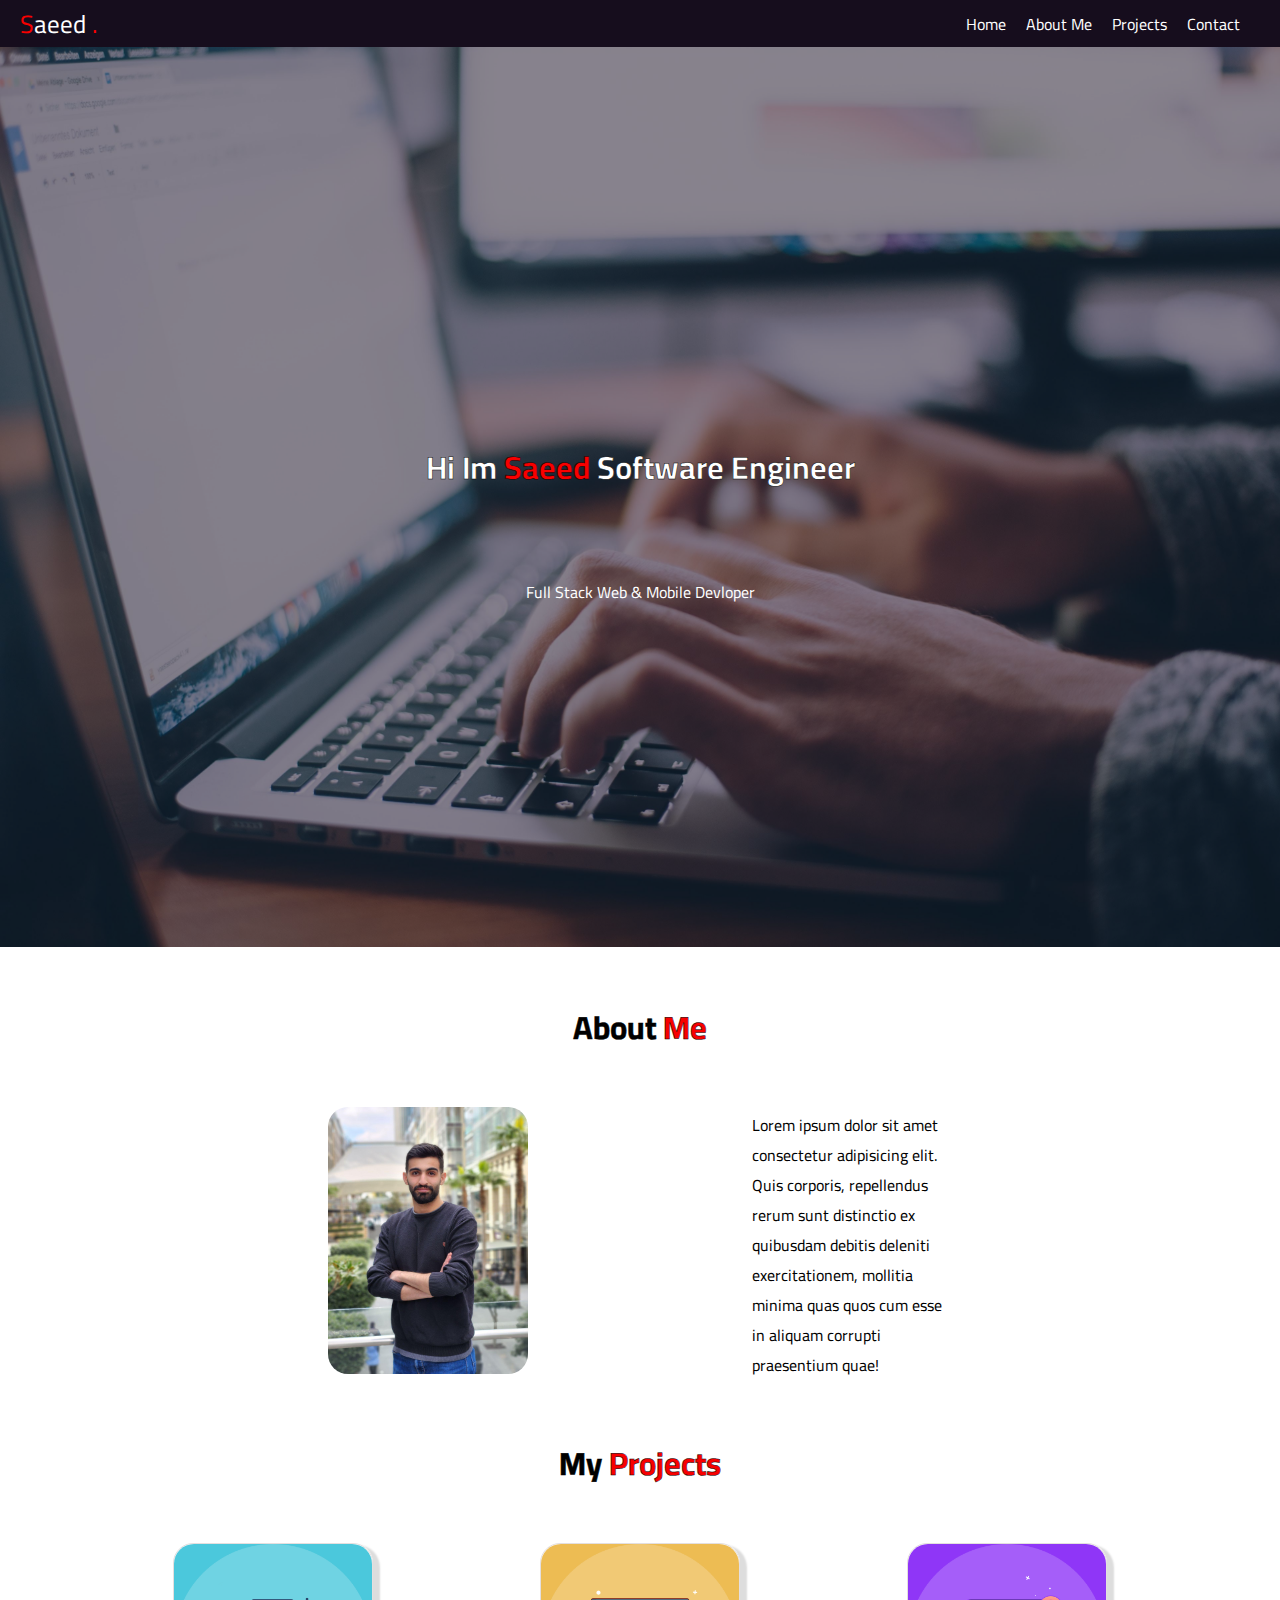
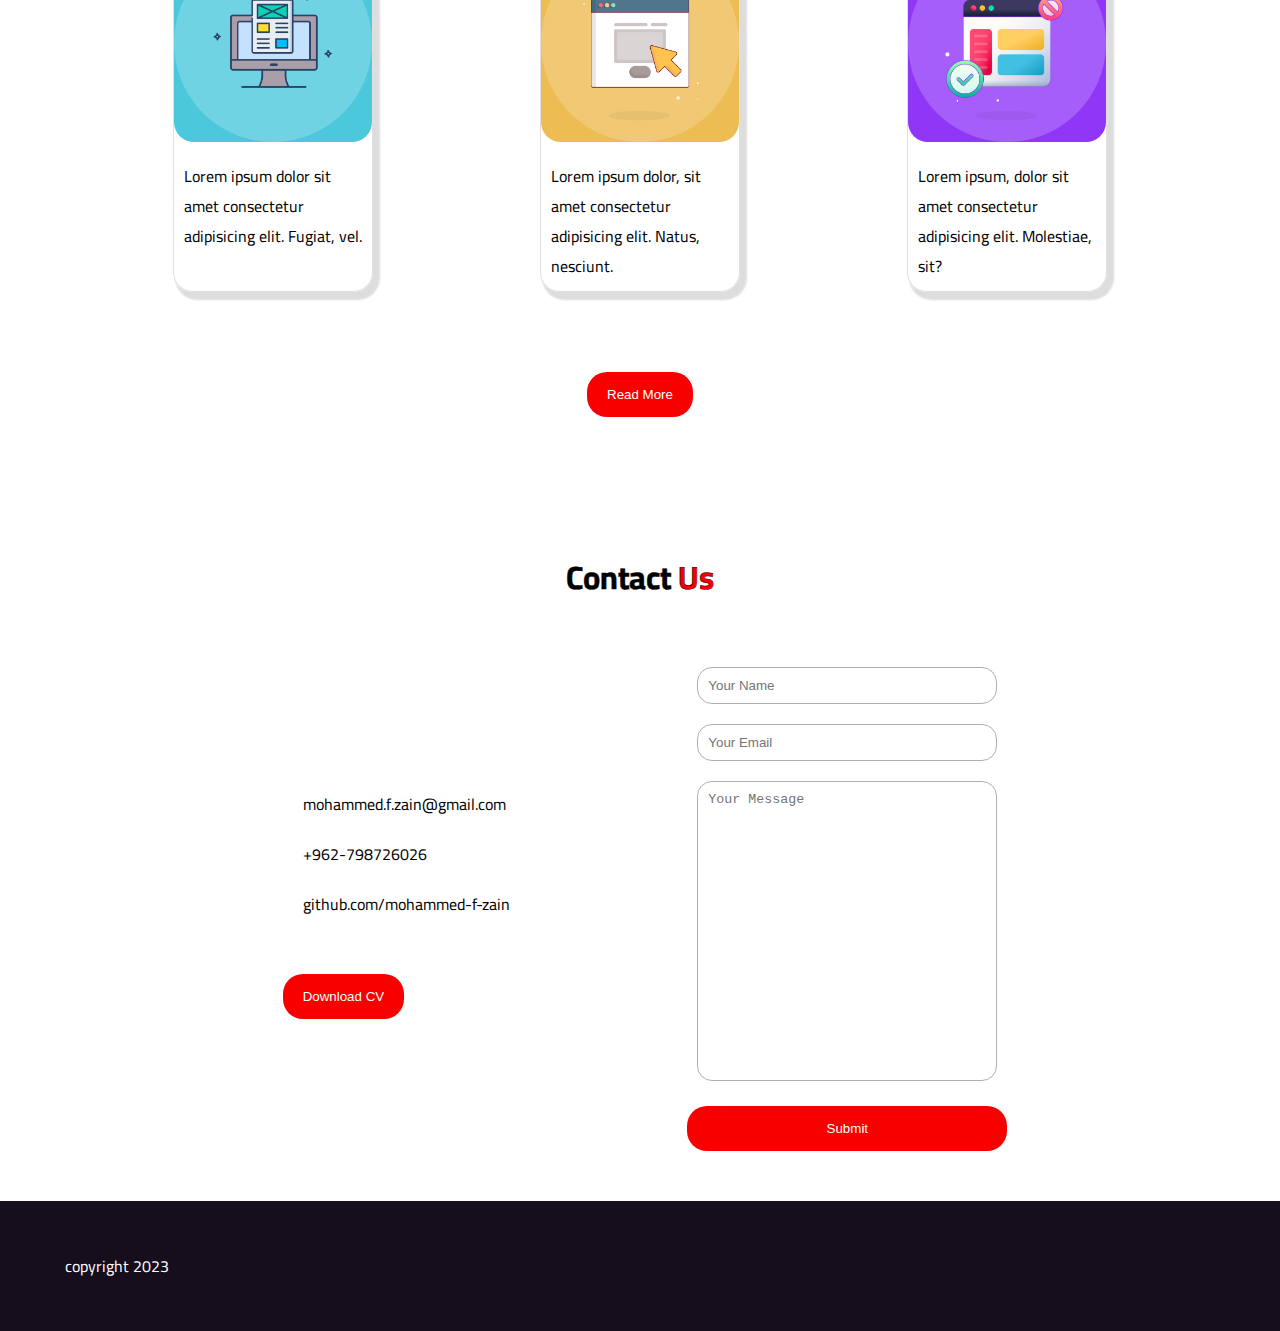
==== index.html @ b8632482 "edit for git pages" ====
<!DOCTYPE html>
<html lang="en">
  <head>
    <meta charset="UTF-8" />
    <meta http-equiv="X-UA-Compatible" content="IE=edge" />
    <meta name="viewport" content="width=device-width, initial-scale=1.0" />
    <link rel="preconnect" href="https://fonts.googleapis.com/" />
    <link rel="preconnect" href="https://fonts.gstatic.com/" crossorigin />
    <link
      href="https://fonts.googleapis.com/css2?family=Cairo:wght@300;400;600;700&display=swap"
      rel="stylesheet"
    />
    <link
      rel="stylesheet"
      href="https://cdnjs.cloudflare.com/ajax/libs/font-awesome/6.4.0/css/all.min.css"
      integrity="sha512-iecdLmaskl7CVkqkXNQ/ZH/XLlvWZOJyj7Yy7tcenmpD1ypASozpmT/E0iPtmFIB46ZmdtAc9eNBvH0H/ZpiBw=="
      crossorigin="anonymous"
      referrerpolicy="no-referrer"
    />
    <link rel="stylesheet" href="main.css" />
    <title>Portfolio</title>
  </head>
  <body>

    <div class="navbar">
      <a href="index.html">
        <div class="logo"><span>S</span>aeed <span>.</span></div>
      </a>
      <nav>
        <ul id="menu_items">
          <li><a href="#home">Home</a></li>
          <li><a href="#about">About Me</a></li>
          <li><a href="#projects">Projects</a></li>
          <li><a href="#contact">Contact</a></li>
        </ul>
      </nav>
      <i
        class="fa-solid fa-bars menu-icon"
        onclick="menu_toggle()"
        style="color: #ffffff"
      ></i>
    </div>

    <div class="home" id="home">
      <div class="title">
        <h1>Hi Im <span>Saeed </span>Software Engineer</h1>
        <br />
        <p>Full Stack Web & Mobile Devloper</p>
      </div>
    </div>

    <div class="about-me" id="about">
      <h1>About <span>Me</span></h1>
      <div class="container">
        <div class="col-about">
          <img src="media/about.jpg" alt="" />
        </div>
        <div class="col-about">
          <p>
            Lorem ipsum dolor sit amet consectetur adipisicing elit. Quis
            corporis, repellendus rerum sunt distinctio ex quibusdam debitis
            deleniti exercitationem, mollitia minima quas quos cum esse in
            aliquam corrupti praesentium quae!
          </p>
        </div>
      </div>
    </div>

    <div class="projects" id="projects">
      <h1>My <span>Projects</span></h1>
      <div class="container">
        <div class="col-project">
          <img src="media/project1.png" alt="" />
          <p>
            Lorem ipsum dolor sit amet consectetur adipisicing elit. Fugiat,
            vel.
          </p>
        </div>
        <div class="col-project">
          <img src="media/project2.png" alt="" />
          <p>
            Lorem ipsum dolor, sit amet consectetur adipisicing elit. Natus,
            nesciunt.
          </p>
        </div>
        <div class="col-project">
          <img src="media/project3.png" alt="" />
          <p>
            Lorem ipsum, dolor sit amet consectetur adipisicing elit. Molestiae,
            sit?
          </p>
        </div>
      </div>
      <a href="read.html" target="_blank">
        <button class="btn btn-read">Read More</button>
      </a>
    </div>

    <div class="contact-us" id="contact">
      <h1>Contact <span>Us</span></h1>
      <div class="container">
        <div class="col-contact">
          <div class="row">
            <i class="fa-regular fa-envelope"></i>
            <p>mohammed.f.zain@gmail.com</p>
          </div>
          <div class="row">
            <i class="fa-solid fa-phone"></i>
            <p>+962-798726026</p>
          </div>
          <div class="row">
            <i class="fa-brands fa-github"></i>
            <p>github.com/mohammed-f-zain</p>
          </div>
          <div class="row">
            <i class="fa-brands fa-instagram"></i>
            <i class="fa-brands fa-facebook"></i>
            <i class="fa-brands fa-linkedin"></i>
            <i class="fa-brands fa-twitter"></i>
          </div>
          <div class="row">
            <button class="btn btn-contact">Download CV</button>
          </div>
        </div>
        <div class="col-contact">
          <form>
            <input
              type="text"
              id="name"
              name="name"
              placeholder="Your Name"
              required
            />
            <input
              type="email"
              id="email"
              name="email"
              placeholder="Your Email"
              required
            />
            <textarea
              id="message"
              name="message"
              placeholder="Your Message"
              required
            ></textarea>
            <button class="btn" type="submit">Submit</button>
          </form>
        </div>
      </div>
    </div>


    <div class="footer">
      <i class="fa-regular fa-copyright"></i>
      <p>copyright 2023</p>
    </div>


    <script>
      var menu_items = document.getElementById("menu_items");
      menu_items.style.maxHeight = "0px";
      function menu_toggle() {
        if (menu_items.style.maxHeight == "0px") {
          menu_items.style.maxHeight = "300px";
        } else {
          menu_items.style.maxHeight = "0px";
        }
      }
    </script>
  </body>
</html>
---- main.css ----
* {
  box-sizing: border-box;
  padding: 0;
  margin: 0;
}

:root {
  --primarycolor: #fff;
  --secondarycolor: #160d1d;
  --thirdcolor: #f80000;
  --hover-color: #950808;
  --transition: 0.5s;
}

a {
  text-decoration: none;
  color: var(--primarycolor);
}

li {
  list-style-type: none;
}

h1 {
  text-align: center;
  padding: 50px 0;
  -webkit-text-stroke: 0.5px black;
}

h1 span {
  color: var(--thirdcolor);
}

.btn {
  padding: 15px 20px;
  margin-top: 15px;
  border: none;
  background-color: var(--thirdcolor);
  color: var(--primarycolor);
  cursor: pointer;
  border-radius: 20px;
  -webkit-border-radius: 20px;
  -moz-border-radius: 20px;
  -ms-border-radius: 20px;
  -o-border-radius: 20px;
}

.btn:hover {
  background-color: var(--hover-color);
  transition: var(--transition);
  -webkit-transition: var(--transition);
  -moz-transition: var(--transition);
  -ms-transition: var(--transition);
  -o-transition: var(--transition);
}

html {
  scroll-behavior: smooth;
}

body {
  font-family: "Cairo", sans-serif;
}

.container {
  padding-left: 50px;
  padding-right: 50px;
  margin-left: auto;
  margin-right: auto;
}

@media (min-width: 768px) {
  .container {
    width: 750px;
  }
}
@media (min-width: 992px) {
  .container {
    width: 970px;
  }
}
@media (min-width: 1200px) {
  .container {
    width: 1170px;
  }
}

.navbar {
  background-color: var(--secondarycolor);
  display: flex;
  align-items: center;
  justify-content: space-between;
  padding: 0 20px;
}

.logo {
  color: var(--primarycolor);
  font-size: 25px;
}

.logo span {
  color: var(--thirdcolor);
}

nav ul {
  display: flex;
  align-items: center;
  justify-content: center;
  z-index: 1;
}

@media (max-width: 767px) {
  nav ul {
    display: none;
  }
}

nav ul li {
  margin-right: 20px;
}

nav ul li a {
  position: relative;
}

nav ul li a::after {
  content: "";
  position: absolute;
  border-bottom: 2px solid var(--thirdcolor);
  width: 0;
  display: flex;
  left: 50%;
  transform: translateX(-50%);
  transition: var(--transition);
  -webkit-transition: var(--transition);
  -moz-transition: var(--transition);
  -ms-transition: var(--transition);
  -o-transition: var(--transition);
  -webkit-transform: translateX(-50%);
  -moz-transform: translateX(-50%);
  -ms-transform: translateX(-50%);
  -o-transform: translateX(-50%);
}

nav ul li a:hover::after {
  width: 100%;
}

.menu-icon {
  display: none;
}

@media (max-width: 767px) {
  nav ul {
    display: inline-block;
    position: absolute;
    top: 47px;
    left: 0;
    background-color: var(--secondarycolor);
    width: 100%;
    overflow: hidden;
    transition: var(--transition);
    -webkit-transition: var(--transition);
    -moz-transition: var(--transition);
    -ms-transition: var(--transition);
    -o-transition: var(--transition);
  }

  nav ul li {
    margin: 15px 0px 20px 30px;
    text-align: left;
  }

  nav ul li a {
    color: var(--primarycolor);
  }

  .menu-icon {
    display: block;
    cursor: pointer;
  }
}


.home {
  position: relative;
  height: 100vh;
  width: 100%;
  display: flex;
  align-items: center;
  justify-content: center;
  background-image: url(media/home.jpg);
  background-size: cover;
}

.home::before {
  content: "";
  position: absolute;
  top: 0px;
  right: 0px;
  bottom: 0px;
  left: 0px;
  background-color: var(--secondarycolor);
  opacity: 50%;
}

.title {
  color: var(--primarycolor);
  position: absolute;
  text-align: center;
}

.title span {
  color: var(--thirdcolor);
}


.about-me .container {
  display: flex;
  align-items: center;
  justify-content: space-evenly;
}

@media (max-width: 767px) {
  .about-me .container {
    flex-direction: column;
  }
}

.about-me img {
  width: 200px;
  border-radius: 20px;
  -webkit-border-radius: 20px;
  -moz-border-radius: 20px;
  -ms-border-radius: 20px;
  -o-border-radius: 20px;
}

.col-about p {
  width: 200px;
}



.projects .container {
  display: grid;
  grid-template-columns: repeat(auto-fill, minmax(250px, 1fr));
  justify-items: center;
  gap: 30px;
}

.col-project {
  width: 200px;
  border: 1px solid rgb(228, 223, 223);
  border-radius: 20px;
  -webkit-box-shadow: 4.5px 5px 2px 2.5px #dddddd;
  -moz-box-shadow: 4.5px 5px 2px 2.5px #dddddd;
  box-shadow: 4.5px 5px 2px 2.5px #dddddd;
  -webkit-border-radius: 20px;
  -moz-border-radius: 20px;
  -ms-border-radius: 20px;
  -o-border-radius: 20px;
}

.col-project img {
  width: 100%;
  border-radius: 20px;
  -webkit-border-radius: 20px;
  -moz-border-radius: 20px;
  -ms-border-radius: 20px;
  -o-border-radius: 20px;
}

.col-project p {
  padding: 10px;
}

.btn-read {
  display: flex;
  justify-content: center;
  align-items: center;
  margin: 80px auto;
}



.contact-us .container {
  display: flex;
  align-items: center;
  justify-content: space-evenly;
}

@media (max-width: 767px) {
  .contact-us .container {
    flex-direction: column;
  }
}

.col-contact .row {
  display: flex;
  align-items: center;
  justify-content: left;
  padding: 10px;
}

.col-contact i {
  font-size: 22px;
  padding-right: 20px;
}

.col-contact p {
  font-size: 16px;
}

@media (max-width: 767px) {
  .col-contact .btn-contact {
    position: relative;
    left: 50%;
    transform: translateX(-50%);
    -webkit-transform: translateX(-50%);
    -moz-transform: translateX(-50%);
    -ms-transform: translateX(-50%);
    -o-transform: translateX(-50%);
  }
}

.col-contact form {
  display: flex;
  flex-direction: column;
}

form input {
  padding: 10px;
  margin: 10px;
  outline: none;
  border: 1px solid rgb(177, 174, 174);
  border-radius: 15px;
  -webkit-border-radius: 15px;
  -moz-border-radius: 15px;
  -ms-border-radius: 15px;
  -o-border-radius: 15px;
}

form textarea {
  outline: none;
  margin: 10px;
  padding: 10px;
  width: 300px;
  height: 300px;
  resize: none;
  border: 1px solid rgb(177, 174, 174);
  border-radius: 15px;
  -webkit-border-radius: 15px;
  -moz-border-radius: 15px;
  -ms-border-radius: 15px;
  -o-border-radius: 15px;
}

form button {
  padding: 15px 20px;
  border: none;
  background-color: var(--thirdcolor);
  color: var(--primarycolor);
  cursor: pointer;
  border-radius: 20px;
  -webkit-border-radius: 20px;
  -moz-border-radius: 20px;
  -ms-border-radius: 20px;
  -o-border-radius: 20px;
}



.btn-nav {
  position: relative;
  top: -7px;
}

.row-projects {
  display: flex;
  align-items: center;
  justify-content: center;
  flex-direction: column;
}

.row-projects img {
  width: 200px;
}

.row-projects h3 {
  padding: 10px 0;
}

.row-projects p {
  text-align: center;
}



.footer {
  background-color: var(--secondarycolor);
  margin-top: 50px;
  padding: 50px;
  display: flex;
  align-items: center;
  justify-content: left;
  color: var(--primarycolor);
}

@media (max-width: 767px) {
  .footer {
    justify-content: center;
  }
}

.footer i {
  padding-right: 15px;
}
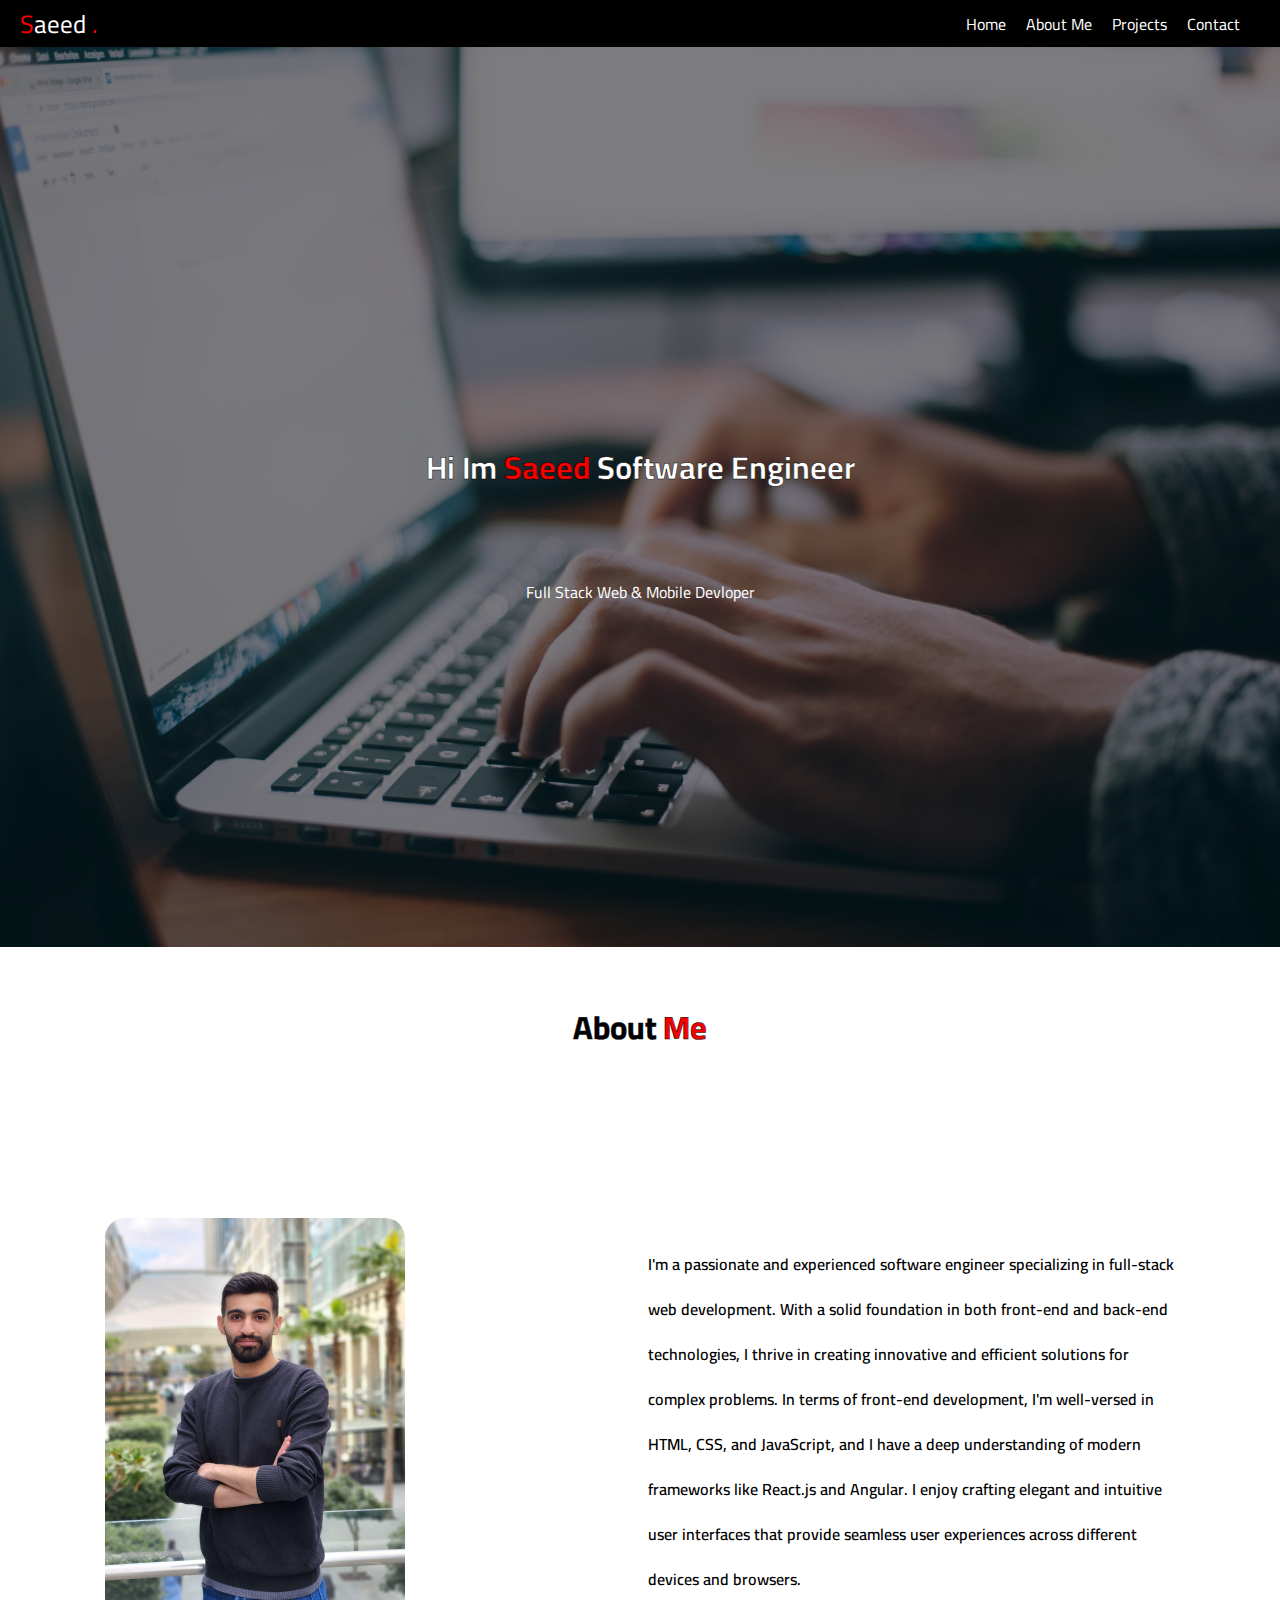
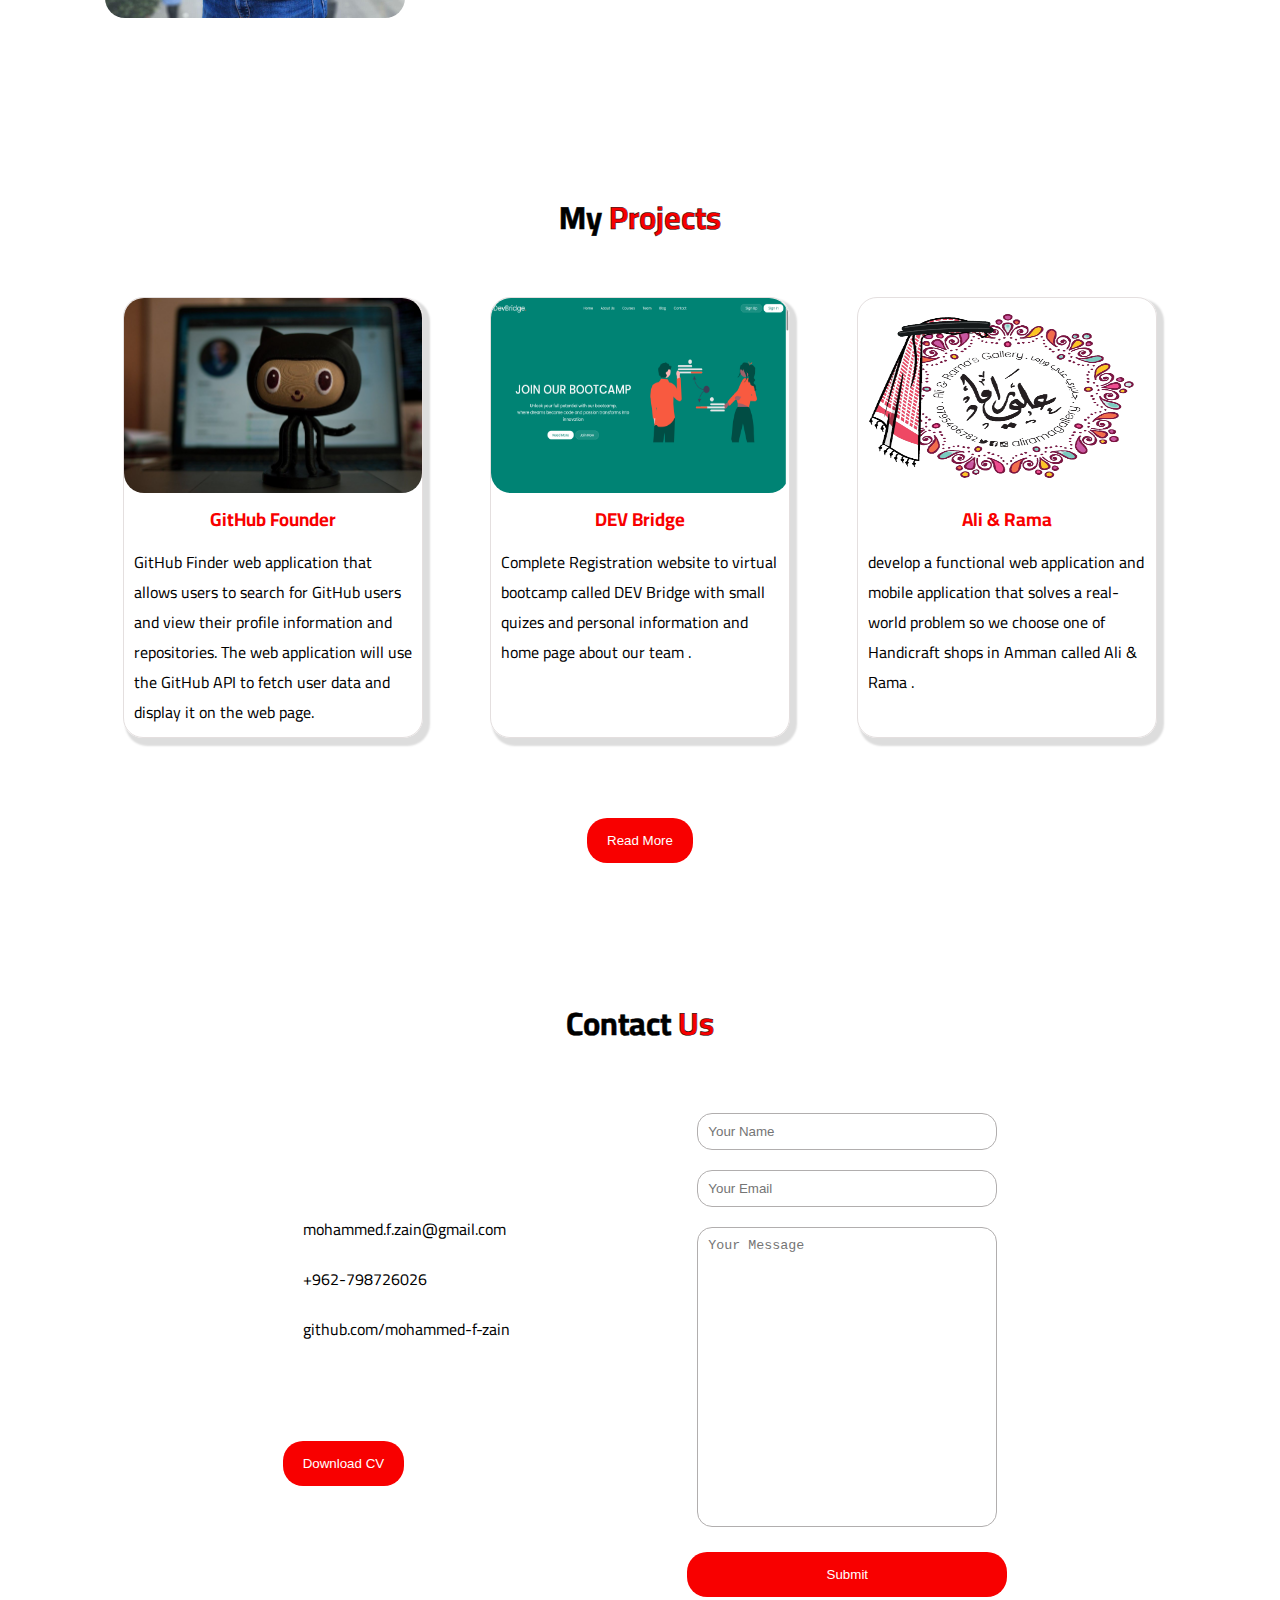
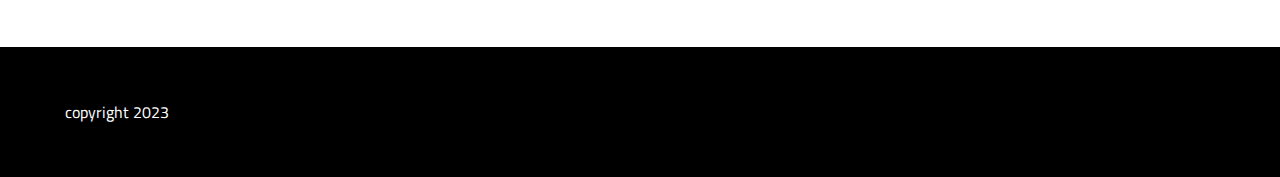
==== commit 4f944223: "done" ====
--- a/index.html
+++ b/index.html
@@ -21,7 +21,6 @@
     <title>Portfolio</title>
   </head>
   <body>
-
     <div class="navbar">
       <a href="index.html">
         <div class="logo"><span>S</span>aeed <span>.</span></div>
@@ -52,15 +51,20 @@
     <div class="about-me" id="about">
       <h1>About <span>Me</span></h1>
       <div class="container">
-        <div class="col-about">
+        <div class="col1-about">
           <img src="media/about.jpg" alt="" />
         </div>
-        <div class="col-about">
+        <div class="col2-about">
           <p>
-            Lorem ipsum dolor sit amet consectetur adipisicing elit. Quis
-            corporis, repellendus rerum sunt distinctio ex quibusdam debitis
-            deleniti exercitationem, mollitia minima quas quos cum esse in
-            aliquam corrupti praesentium quae!
+            I'm a passionate and experienced software engineer specializing in
+            full-stack web development. With a solid foundation in both
+            front-end and back-end technologies, I thrive in creating innovative
+            and efficient solutions for complex problems. In terms of front-end
+            development, I'm well-versed in HTML, CSS, and JavaScript, and I
+            have a deep understanding of modern frameworks like React.js and
+            Angular. I enjoy crafting elegant and intuitive user interfaces that
+            provide seamless user experiences across different devices and
+            browsers.
           </p>
         </div>
       </div>
@@ -70,24 +74,29 @@
       <h1>My <span>Projects</span></h1>
       <div class="container">
         <div class="col-project">
-          <img src="media/project1.png" alt="" />
+          <img src="media/github.jpg" alt="" />
+          <h3 style="text-align: center; color: #f80000">GitHub Founder</h3>
           <p>
-            Lorem ipsum dolor sit amet consectetur adipisicing elit. Fugiat,
-            vel.
+            GitHub Finder web application that allows users to search for GitHub
+            users and view their profile information and repositories. The web
+            application will use the GitHub API to fetch user data and display
+            it on the web page.
           </p>
         </div>
         <div class="col-project">
-          <img src="media/project2.png" alt="" />
+          <img src="media/devbridge.png" alt="" />
+          <h3 style="text-align: center; color: #f80000">DEV Bridge</h3>
           <p>
-            Lorem ipsum dolor, sit amet consectetur adipisicing elit. Natus,
-            nesciunt.
+             Complete Registration website to virtual bootcamp called DEV Bridge with small quizes and personal information and home page about our team .
           </p>
         </div>
         <div class="col-project">
-          <img src="media/project3.png" alt="" />
+          <img src="media/ali&rama.png" alt="" />
+          <h3 style="text-align: center; color: #f80000">Ali & Rama</h3>
           <p>
-            Lorem ipsum, dolor sit amet consectetur adipisicing elit. Molestiae,
-            sit?
+            develop a functional web application and mobile application that
+            solves a real-world problem so we choose one of Handicraft shops in
+            Amman called Ali & Rama .
           </p>
         </div>
       </div>
@@ -113,10 +122,18 @@
             <p>github.com/mohammed-f-zain</p>
           </div>
           <div class="row">
-            <i class="fa-brands fa-instagram"></i>
-            <i class="fa-brands fa-facebook"></i>
-            <i class="fa-brands fa-linkedin"></i>
-            <i class="fa-brands fa-twitter"></i>
+            <a href="https://www.instagram.com/saeedfwaz/" target="_blank">
+              <i class="fa-brands fa-instagram"></i
+            ></a>
+            <a href="https://www.facebook.com/saeed.fwaz.5" target="_blank"
+              ><i class="fa-brands fa-facebook"></i
+            ></a>
+            <a href="https://www.linkedin.com/in/mohammed-saed/" target="_blank"
+              ><i class="fa-brands fa-linkedin"></i
+            ></a>
+            <a href="https://twitter.com/Saeedfwaz_xo" target="_blank"
+              ><i class="fa-brands fa-twitter"></i
+            ></a>
           </div>
           <div class="row">
             <button class="btn btn-contact">Download CV</button>
@@ -150,12 +167,10 @@
       </div>
     </div>
 
-
     <div class="footer">
       <i class="fa-regular fa-copyright"></i>
       <p>copyright 2023</p>
     </div>
-
 
     <script>
       var menu_items = document.getElementById("menu_items");
--- a/main.css
+++ b/main.css
@@ -5,16 +5,20 @@
 }
 
 :root {
-  --primarycolor: #fff;
-  --secondarycolor: #160d1d;
+  --primarycolor: #ffffff;
+  --secondarycolor: #000000;
   --thirdcolor: #f80000;
   --hover-color: #950808;
   --transition: 0.5s;
+  --padding: 5px;
 }
 
 a {
   text-decoration: none;
   color: var(--primarycolor);
+}
+.contact-us a {
+  color: var(--secondarycolor);
 }
 
 li {
@@ -181,7 +185,6 @@
   }
 }
 
-
 .home {
   position: relative;
   height: 100vh;
@@ -214,21 +217,23 @@
   color: var(--thirdcolor);
 }
 
-
 .about-me .container {
-  display: flex;
-  align-items: center;
-  justify-content: space-evenly;
-}
-
+  display: grid;
+  grid-template-columns: 1fr 1fr;
+  gap: 15px;
+  align-items: center;
+  height: 70vh;
+}
 @media (max-width: 767px) {
   .about-me .container {
-    flex-direction: column;
-  }
-}
-
+    grid-template-columns: 1fr;
+  }
+}
+.about-me {
+  display: block;
+}
 .about-me img {
-  width: 200px;
+  width: 300px;
   border-radius: 20px;
   -webkit-border-radius: 20px;
   -moz-border-radius: 20px;
@@ -236,11 +241,10 @@
   -o-border-radius: 20px;
 }
 
-.col-about p {
-  width: 200px;
-}
-
-
+.col2-about p {
+  font-weight: 600;
+  line-height: 45px;
+}
 
 .projects .container {
   display: grid;
@@ -250,7 +254,7 @@
 }
 
 .col-project {
-  width: 200px;
+  width: 300px;
   border: 1px solid rgb(228, 223, 223);
   border-radius: 20px;
   -webkit-box-shadow: 4.5px 5px 2px 2.5px #dddddd;
@@ -264,6 +268,8 @@
 
 .col-project img {
   width: 100%;
+  max-width: 100%;
+  height: 195px;
   border-radius: 20px;
   -webkit-border-radius: 20px;
   -moz-border-radius: 20px;
@@ -281,8 +287,6 @@
   align-items: center;
   margin: 80px auto;
 }
-
-
 
 .contact-us .container {
   display: flex;
@@ -369,8 +373,6 @@
   -o-border-radius: 20px;
 }
 
-
-
 .btn-nav {
   position: relative;
   top: -7px;
@@ -394,8 +396,6 @@
 .row-projects p {
   text-align: center;
 }
-
-
 
 .footer {
   background-color: var(--secondarycolor);
@@ -416,5 +416,38 @@
 .footer i {
   padding-right: 15px;
 }
-
-
+.projects_2 {
+  margin: 25px auto;
+  padding: 15px;
+  display: grid;
+  grid-template-columns: repeat(auto-fill, minmax(400px, 1fr));
+  gap: 20px;
+}
+.project {
+  background-color: #fbfbfb;
+  padding: 20px;
+  display: flex;
+  flex-direction: column;
+  align-items: center;
+  justify-content: space-between;
+  border: 1px solid black;
+  border-radius: 16px;
+  gap: 15px;
+}
+.project img {
+  width: 100%;
+  height: 250px;
+  object-fit: 100%;
+}
+.project h3 {
+  color: #f80000;
+}
+.project a {
+  background-color: #000000;
+  padding: 15px;
+  border-radius: 16px;
+  font-weight: bold;
+}
+.project a:hover {
+  filter:opacity(50%);
+}
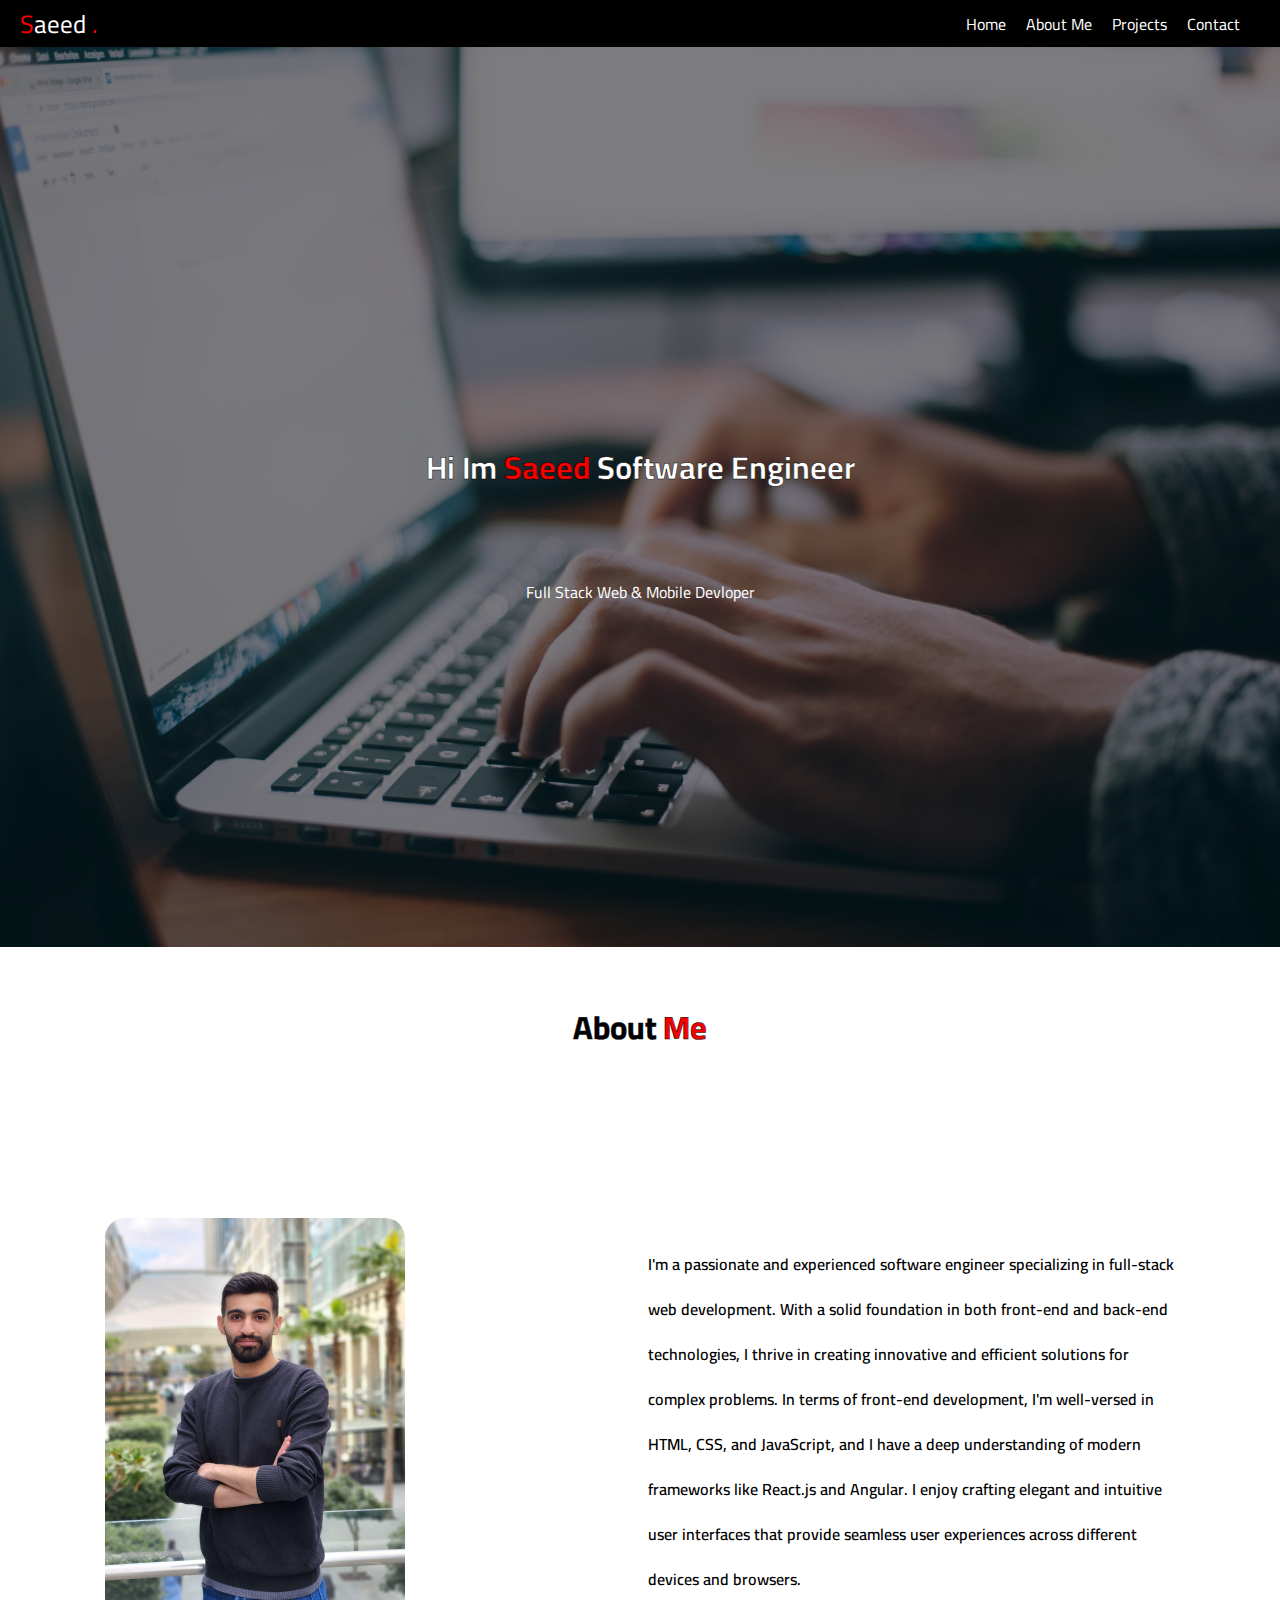
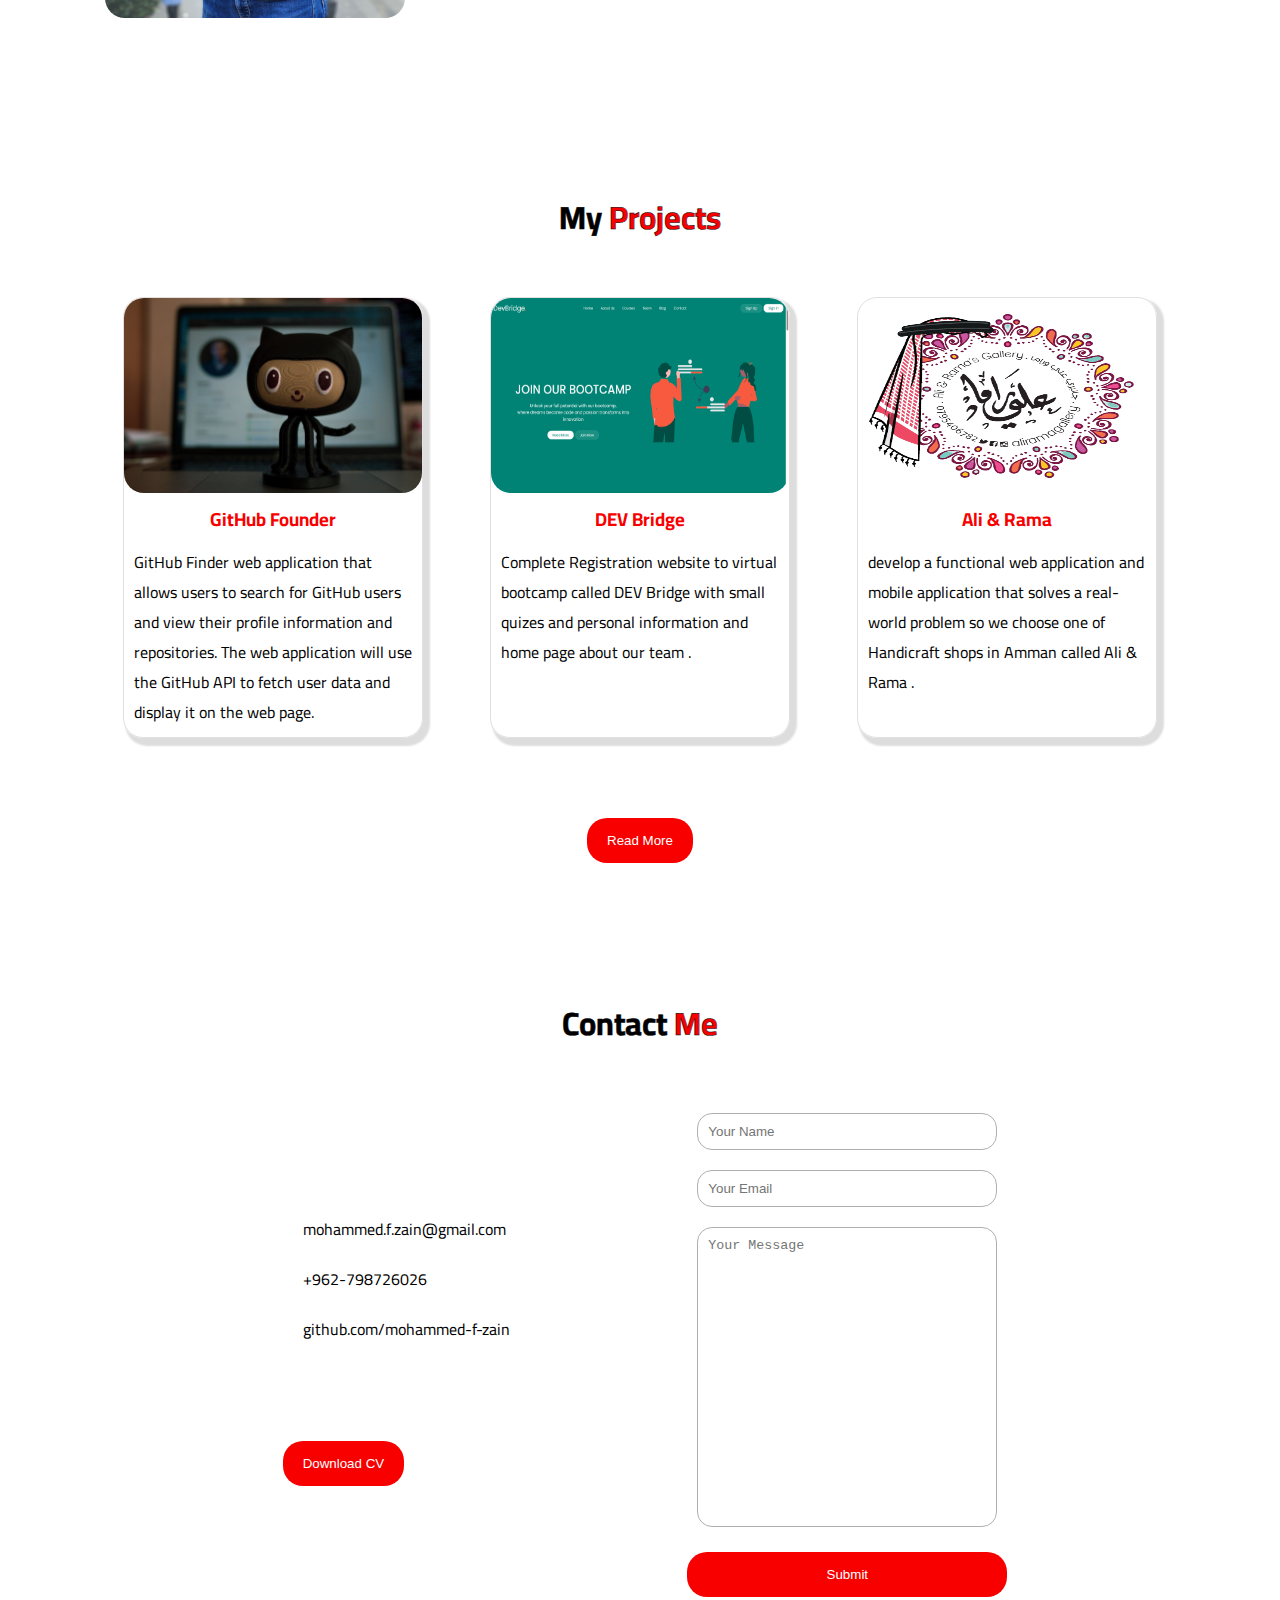
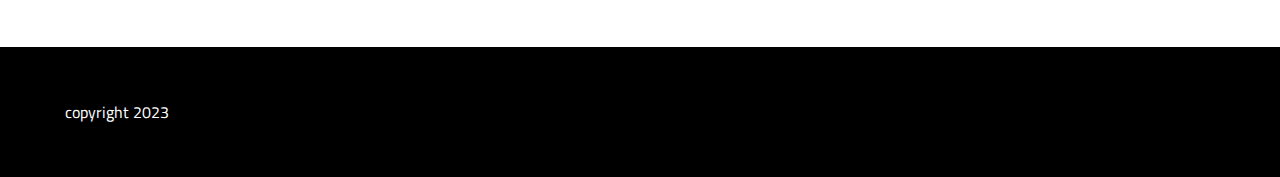
==== commit 97be8fa6: "all edited" ====
--- a/index.html
+++ b/index.html
@@ -87,7 +87,9 @@
           <img src="media/devbridge.png" alt="" />
           <h3 style="text-align: center; color: #f80000">DEV Bridge</h3>
           <p>
-             Complete Registration website to virtual bootcamp called DEV Bridge with small quizes and personal information and home page about our team .
+            Complete Registration website to virtual bootcamp called DEV Bridge
+            with small quizes and personal information and home page about our
+            team .
           </p>
         </div>
         <div class="col-project">
@@ -106,7 +108,7 @@
     </div>
 
     <div class="contact-us" id="contact">
-      <h1>Contact <span>Us</span></h1>
+      <h1>Contact <span>Me</span></h1>
       <div class="container">
         <div class="col-contact">
           <div class="row">
--- a/main.css
+++ b/main.css
@@ -421,10 +421,10 @@
   padding: 15px;
   display: grid;
   grid-template-columns: repeat(auto-fill, minmax(400px, 1fr));
-  gap: 20px;
+  gap: 70px;
 }
 .project {
-  background-color: #fbfbfb;
+  background-color: #ffffff;
   padding: 20px;
   display: flex;
   flex-direction: column;
@@ -438,6 +438,8 @@
   width: 100%;
   height: 250px;
   object-fit: 100%;
+  border-radius: 16px;
+  /* border: 1px solid black; */
 }
 .project h3 {
   color: #f80000;
@@ -449,5 +451,103 @@
   font-weight: bold;
 }
 .project a:hover {
-  filter:opacity(50%);
-}
+  filter: opacity(50%);
+}
+.boxes {
+  display: grid;
+  grid-template-columns: repeat(auto-fill, minmax(320px, 1fr));
+  gap: 25px;
+  margin: 20px;
+  align-items: center;
+  justify-items: center;
+}
+.cardBox {
+  width: 250px;
+  height: 300px;
+  position: relative;
+  display: grid;
+  place-items: center;
+  overflow: hidden;
+  border-radius: 20px;
+  box-shadow: rgba(0, 0, 0, 0.4) 0px 2px 13px 0px,
+    rgba(0, 0, 0, 0.5) 0px 2px 11px 0px;
+}
+
+.card {
+  position: absolute;
+  width: 95%;
+  height: 95%;
+  background: #d9d9d9;
+  border-radius: 20px;
+  z-index: 5;
+  display: flex;
+  justify-content: center;
+  align-items: center;
+  flex-direction: column;
+  text-align: center;
+  color: #000000;
+  overflow: hidden;
+  padding: 20px;
+  cursor: pointer;
+  box-shadow: rgba(255, 255, 255, 0.738) 0px 30px 60px -12px inset,
+    rgba(255, 255, 255, 0.797) 0px 18px 36px -18px inset;
+}
+
+.card .h4 {
+  position: absolute;
+  top: 50%;
+  left: 50%;
+  transform: translate(-50%, -50%);
+  font-size: 20px;
+  font-weight: 800;
+  pointer-events: none;
+  opacity: 0.5;
+}
+
+.card .content .h3 {
+  font-size: 18px;
+  font-weight: 800;
+  margin-bottom: 10px;
+}
+
+.card .content p {
+  font-size: 14px;
+  line-height: 1.4em;
+}
+
+.card .content {
+  transform: translateY(100%);
+  opacity: 0;
+  transition: 0.3s ease-in-out;
+}
+
+.card:hover .content {
+  transform: translateY(0);
+  opacity: 1;
+}
+
+.card:hover .h4 {
+  opacity: 0;
+}
+
+.cardBox::before {
+  content: "";
+  position: absolute;
+  width: 40%;
+  height: 150%;
+  background: #40e0d0;
+  background: -webkit-linear-gradient(to right, #f80000, #ffffff, #0000);
+  background: linear-gradient(to right, #f80000, #ffffff, #0000);
+  transform-origin: center;
+  animation: glowing_401 5s linear infinite;
+}
+
+@keyframes glowing_401 {
+  0% {
+    transform: rotate(0);
+  }
+
+  100% {
+    transform: rotate(360deg);
+  }
+}
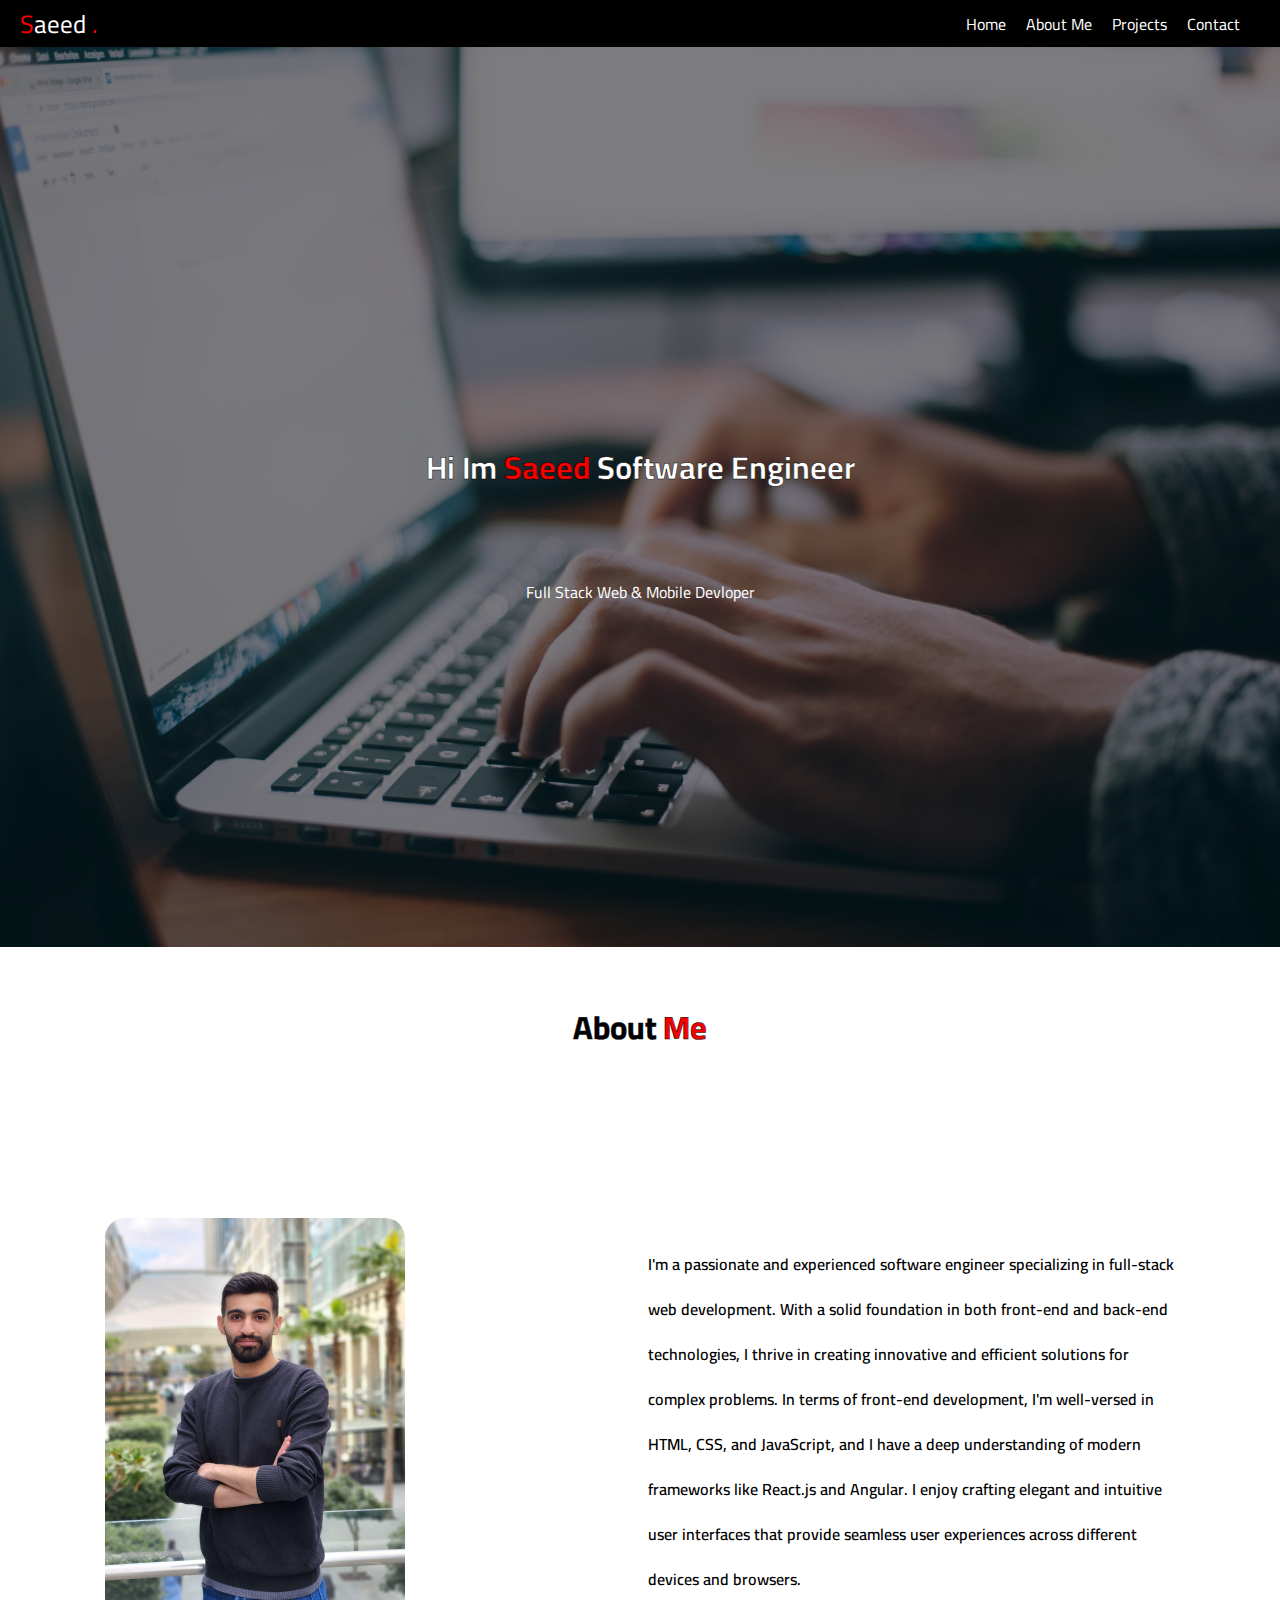
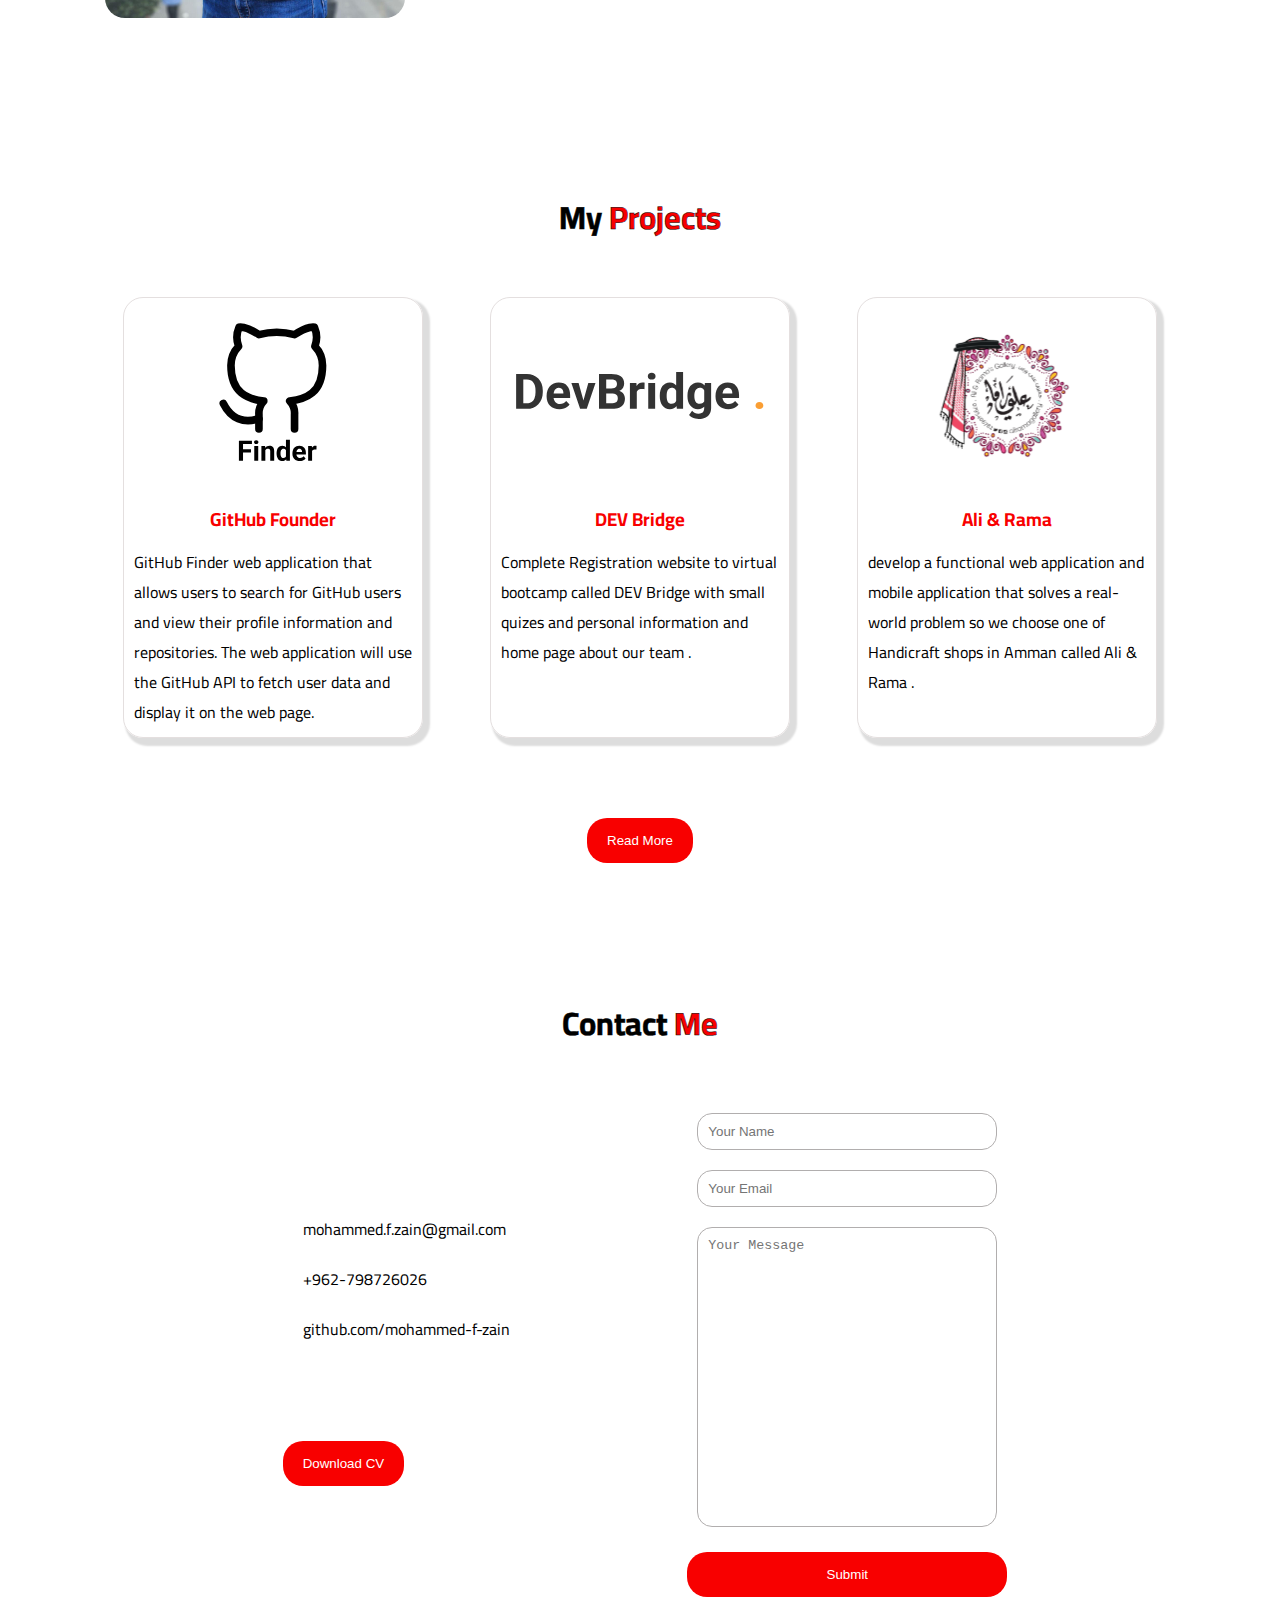
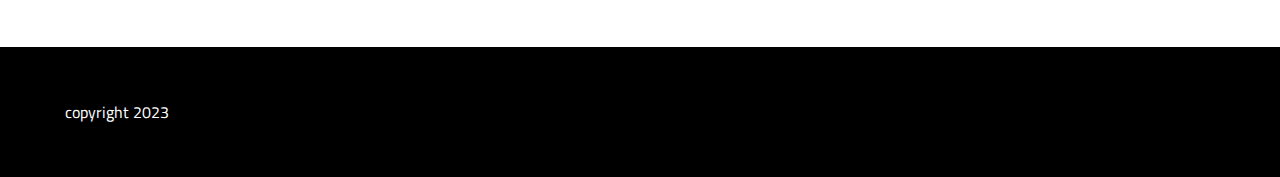
==== commit d5341e3f: "done" ====
--- a/index.html
+++ b/index.html
@@ -74,7 +74,7 @@
       <h1>My <span>Projects</span></h1>
       <div class="container">
         <div class="col-project">
-          <img src="media/github.jpg" alt="" />
+          <img src="media/githubfinder.svg" alt="" />
           <h3 style="text-align: center; color: #f80000">GitHub Founder</h3>
           <p>
             GitHub Finder web application that allows users to search for GitHub
@@ -84,7 +84,7 @@
           </p>
         </div>
         <div class="col-project">
-          <img src="media/devbridge.png" alt="" />
+          <img src="media/DevBridge.svg" alt="" />
           <h3 style="text-align: center; color: #f80000">DEV Bridge</h3>
           <p>
             Complete Registration website to virtual bootcamp called DEV Bridge
@@ -93,7 +93,7 @@
           </p>
         </div>
         <div class="col-project">
-          <img src="media/ali&rama.png" alt="" />
+          <img src="media/ali&rama.svg" alt="" />
           <h3 style="text-align: center; color: #f80000">Ali & Rama</h3>
           <p>
             develop a functional web application and mobile application that
--- a/main.css
+++ b/main.css
@@ -275,6 +275,7 @@
   -moz-border-radius: 20px;
   -ms-border-radius: 20px;
   -o-border-radius: 20px;
+  padding: 25px;
 }
 
 .col-project p {
